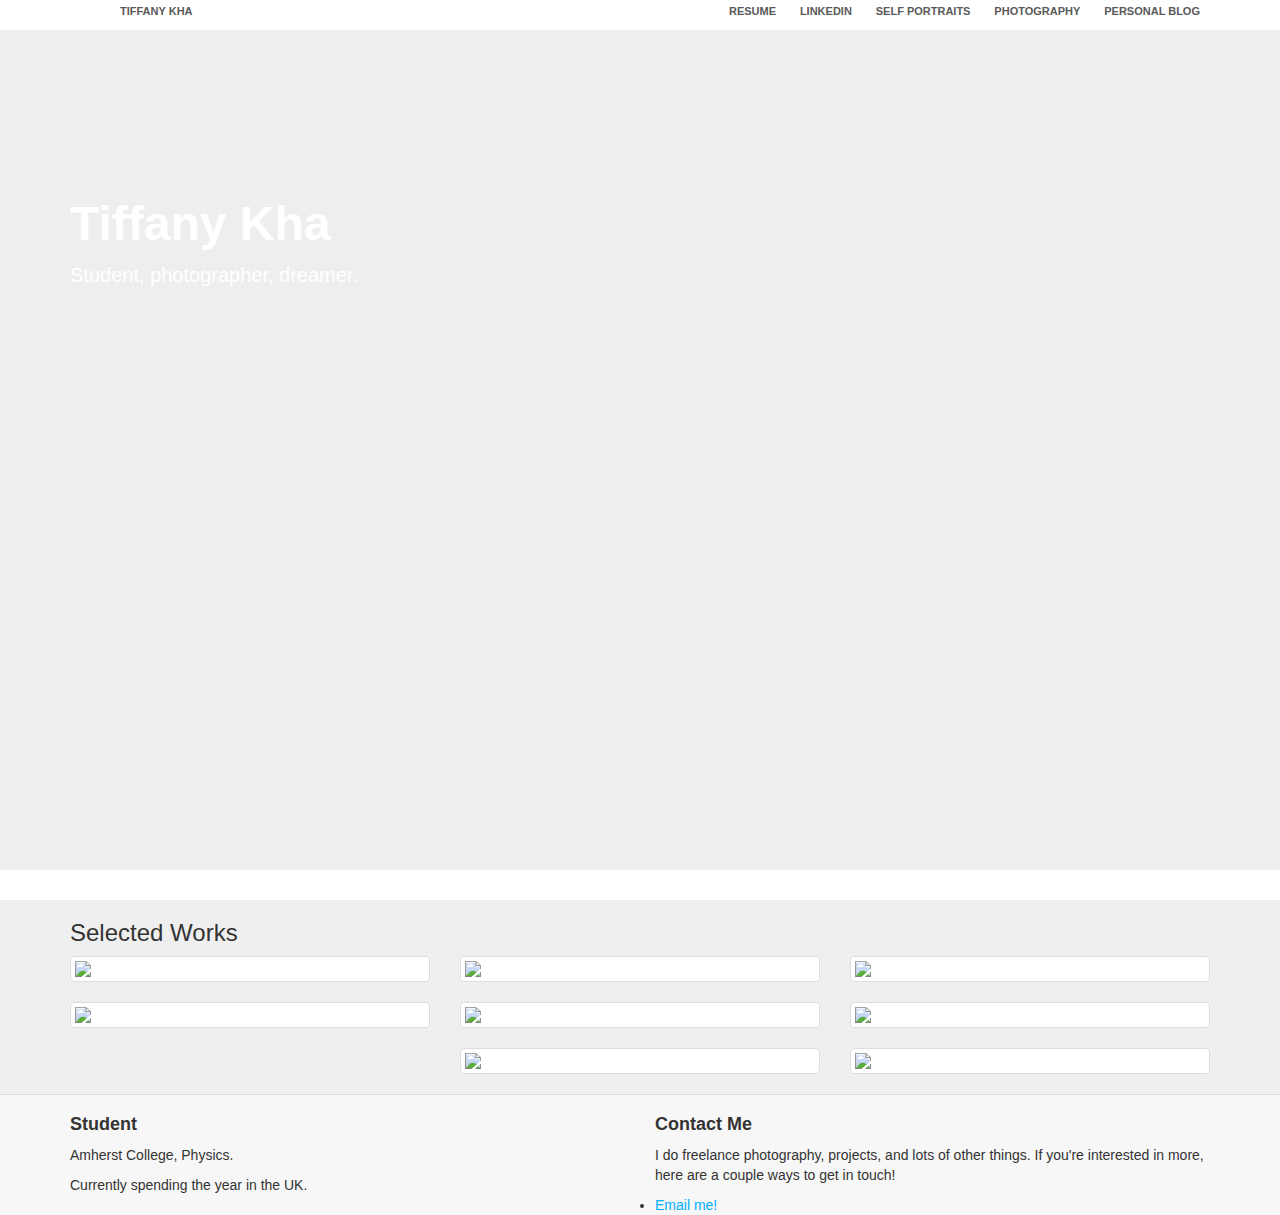
==== index.html @ 593a84e5 "Update index.html" ====
<!DOCTYPE html>
<html>

  <head>
    <link href="http://s3.amazonaws.com/codecademy-content/courses/ltp/css/shift.css" rel="stylesheet">
    <link rel="stylesheet" href="css/bootstrap.css">
    <link rel="stylesheet" href="main.css">
    
  </head>

  <body>
    <div class="nav">
      <div class="container">
        <ul class = "pull-left">
          <li><a href="#">Tiffany Kha</a></li>
        </ul>
        <ul class="pull-right">
          <li><a href="#">Resume</a></li>
          <li><a href="https://www.linkedin.com/profile/view?id=196255379&trk=spm_pic">Linkedin</a></li> 
          <li><a href="Self.html">Self Portraits</a></li> 
          <li><a href="https://secure.flickr.com/photos/teakaypics/">Photography</a></li>
          <li><a href="http://subtlywhimsical.tumblr.com/tagged/personal">Personal Blog</a></li>
        </ul>
      </div>
    </div>

    <div class="jumbotron">
      <div class="container">
        <h1>Tiffany Kha</h1>
        <p> Student, photographer, dreamer. </p>
      </div>
    </div> 

    <div class="neighborhood-guides">
        <div class ="container">
            <h3> Selected Works </h3>
            <div class ="row">
                <div class="col-md-4">
                    <div class="thumbnail">
                        <img src= "https://farm9.staticflickr.com/8785/18102388448_df8ed1b7ea_b.jpg">
                    </div>
                    
                    <div class="thumbnail">
                        <img src="https://farm5.staticflickr.com/4001/4494926519_d0eabcca5c_b.jpg">
                    </div>
                    
                </div>
                <div class="col-md-4">
                    <div class="thumbnail">
                        <img src="https://farm6.staticflickr.com/5651/21360442116_87acbeb606_b.jpg"> 
                    </div>
                    <div class="thumbnail">
                        <img src="https://farm5.staticflickr.com/4008/4631422170_3849bfd8cf_b.jpg">
                        </div>
                    <div class="thumbnail">
                        <img src="https://farm6.staticflickr.com/5466/17392341070_ddecec5be2_b.jpg"> 
                    </div>
                    
                    
                </div>
                <div class="col-md-4">
                    <div class="thumbnail">
                        <img src="https://farm5.staticflickr.com/4006/4674005352_687792ba46_b.jpg">
                    </div>
                    
                    <div class="thumbnail">
                    <img src="https://farm2.staticflickr.com/1279/4674005206_5f74e104df_b.jpg">
                    </div>
                    
                    <div class="thumbnail">
                    <img src="https://farm1.staticflickr.com/319/19863041096_5c755e68fe_b.jpg"> 
                    </div>
                </div>
            </div>
        </div>
    </div>

    <div class="learn-more">
    <div class="container">
        <div class="row">
  
          <div class = "col-md-6">
              <h3>Student</h3>
              <p> Amherst College, Physics. </p>
              <p> Currently spending the year in the UK.</p>
          </div>
            
          <div class = "col-md-6">
            <h3>Contact Me</h3>
            <p> I do freelance photography, projects, and lots of other things. If you're interested in more, here are a couple ways to get in touch! </p>
            <li><a href="mailto: tiffanykha1@gmail.com">Email me!</li>
          </div>

          </div>
         </div>
      </div>
    </div>
  </div>
  </body>

</html>
---- main.css ----
.nav a {
  color: #5a5a5a;
  font-size: 11px;
  font-weight: bold;
  padding: 14px 10px;
  text-transform: uppercase;
}

.nav li {
  display: inline;
}

.jumbotron {
  background-image:url("https://farm8.staticflickr.com/7765/18102429480_63bb6dd788_b.jpg");
  height: 840px;
  background-repeat: no-repeat;
  background-size: cover;
}

.jumbotron .container {
  position: relative;
  top:100px;
}

.jumbotron h1 {
  color: #fff;
  font-size: 48px;  
  font-family: 'Shift', sans-serif;
  font-weight: bold;
}

.jumbotron p {
  font-size: 20px;
  color: #fff;
}

.neighborhood-guides{
    background-color: #efefef;
    border-bottom: 1px solid #dbdbdb;    
}

.neighborhood-guides h2{
    color: #393c3d;
    font-size: 24px;
    }
    
.neighborhood-guides p{
    font-size: 15px;
    margin-bottom: 13px;
}

.learn-more {
  background-color: #f7f7f7;
}

.learn-more h3 {
  font-family: 'Shift', sans-serif;
  font-size: 18px;
  font-weight: bold;
}

.learn-more a {
  color: #00b0ff;
}
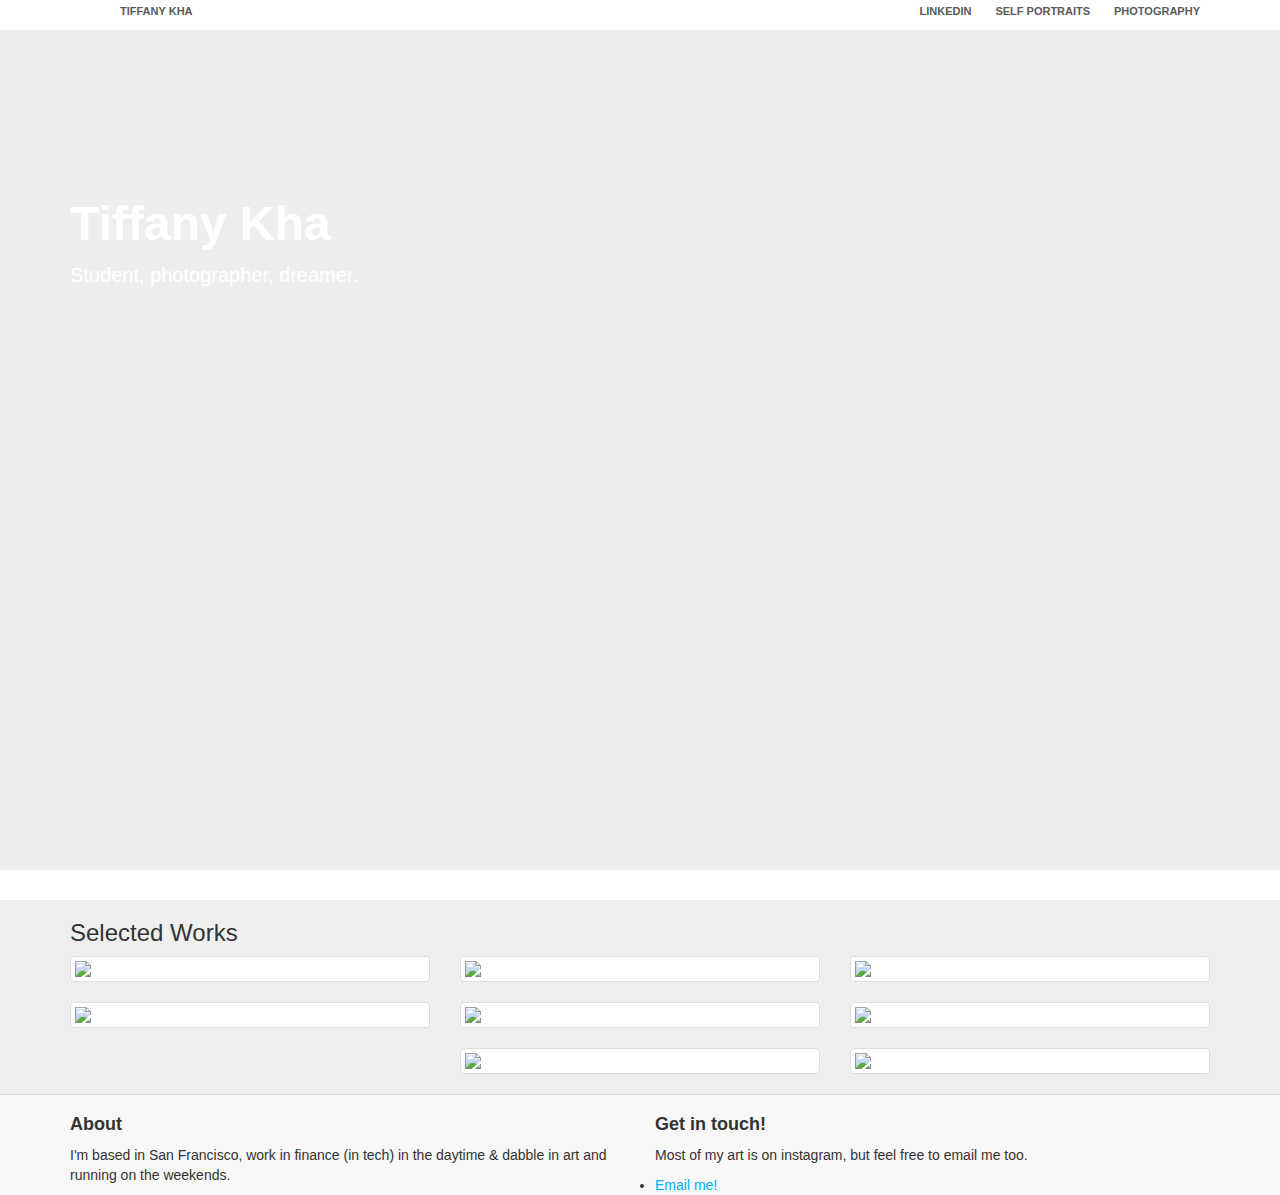
==== commit 036548e4: "Update index.html" ====
--- a/index.html
+++ b/index.html
@@ -16,11 +16,9 @@
           <li><a href="#">Tiffany Kha</a></li>
         </ul>
         <ul class="pull-right">
-          <li><a href="#">Resume</a></li>
-          <li><a href="https://www.linkedin.com/profile/view?id=196255379&trk=spm_pic">Linkedin</a></li> 
+          <li><a href="https://www.linkedin.com/in/tiffany-kha-86b88555/">Linkedin</a></li> 
           <li><a href="Self.html">Self Portraits</a></li> 
           <li><a href="https://secure.flickr.com/photos/teakaypics/">Photography</a></li>
-          <li><a href="http://subtlywhimsical.tumblr.com/tagged/personal">Personal Blog</a></li>
         </ul>
       </div>
     </div>
@@ -81,14 +79,13 @@
         <div class="row">
   
           <div class = "col-md-6">
-              <h3>Student</h3>
-              <p> Amherst College, Physics. </p>
-              <p> Currently spending the year in the UK.</p>
+              <h3> About </h3>
+              <p> I'm based in San Francisco, work in finance (in tech) in the daytime & dabble in art and running on the weekends. </p>
           </div>
             
           <div class = "col-md-6">
-            <h3>Contact Me</h3>
-            <p> I do freelance photography, projects, and lots of other things. If you're interested in more, here are a couple ways to get in touch! </p>
+            <h3> Get in touch! </h3>
+            <p> Most of my art is on instagram, but feel free to email me too. </p>
             <li><a href="mailto: tiffanykha1@gmail.com">Email me!</li>
           </div>
 
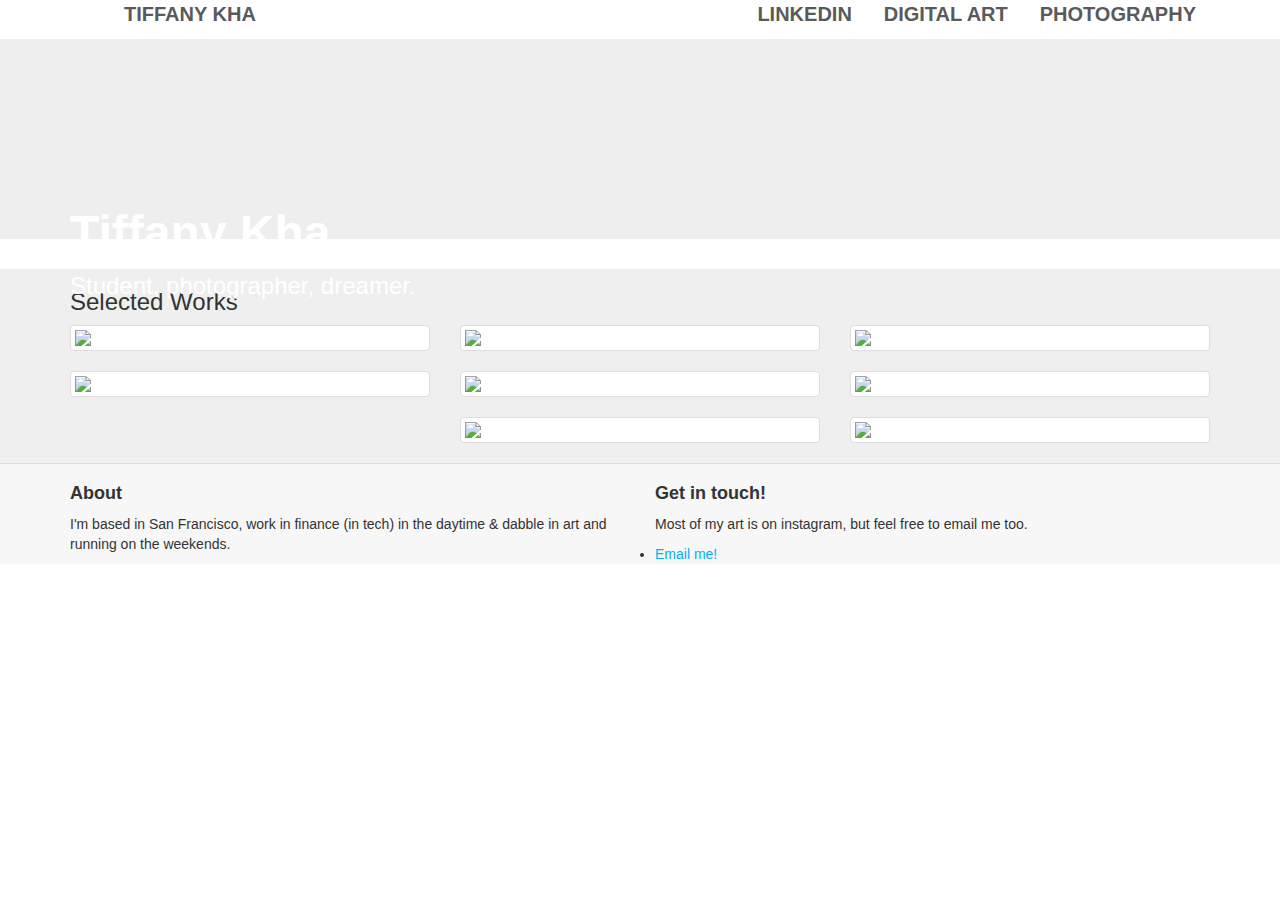
==== commit ac9ff647: "Update index.html" ====
--- a/index.html
+++ b/index.html
@@ -17,7 +17,7 @@
         </ul>
         <ul class="pull-right">
           <li><a href="https://www.linkedin.com/in/tiffany-kha-86b88555/">Linkedin</a></li> 
-          <li><a href="Self.html">Self Portraits</a></li> 
+          <li><a href="https://www.instagram.com/tkmakesthings">Digital Art</a></li> 
           <li><a href="https://secure.flickr.com/photos/teakaypics/">Photography</a></li>
         </ul>
       </div>
--- a/main.css
+++ b/main.css
@@ -1,8 +1,8 @@
 .nav a {
   color: #5a5a5a;
-  font-size: 11px;
+  font-size: 20px;
   font-weight: bold;
-  padding: 14px 10px;
+  padding: 14px 14px;
   text-transform: uppercase;
 }
 
@@ -12,7 +12,7 @@
 
 .jumbotron {
   background-image:url("https://farm8.staticflickr.com/7765/18102429480_63bb6dd788_b.jpg");
-  height: 840px;
+  height: 200px;
   background-repeat: no-repeat;
   background-size: cover;
 }
@@ -30,7 +30,7 @@
 }
 
 .jumbotron p {
-  font-size: 20px;
+  font-size: 24px;
   color: #fff;
 }
 
@@ -61,4 +61,4 @@
 
 .learn-more a {
   color: #00b0ff;
-}+}
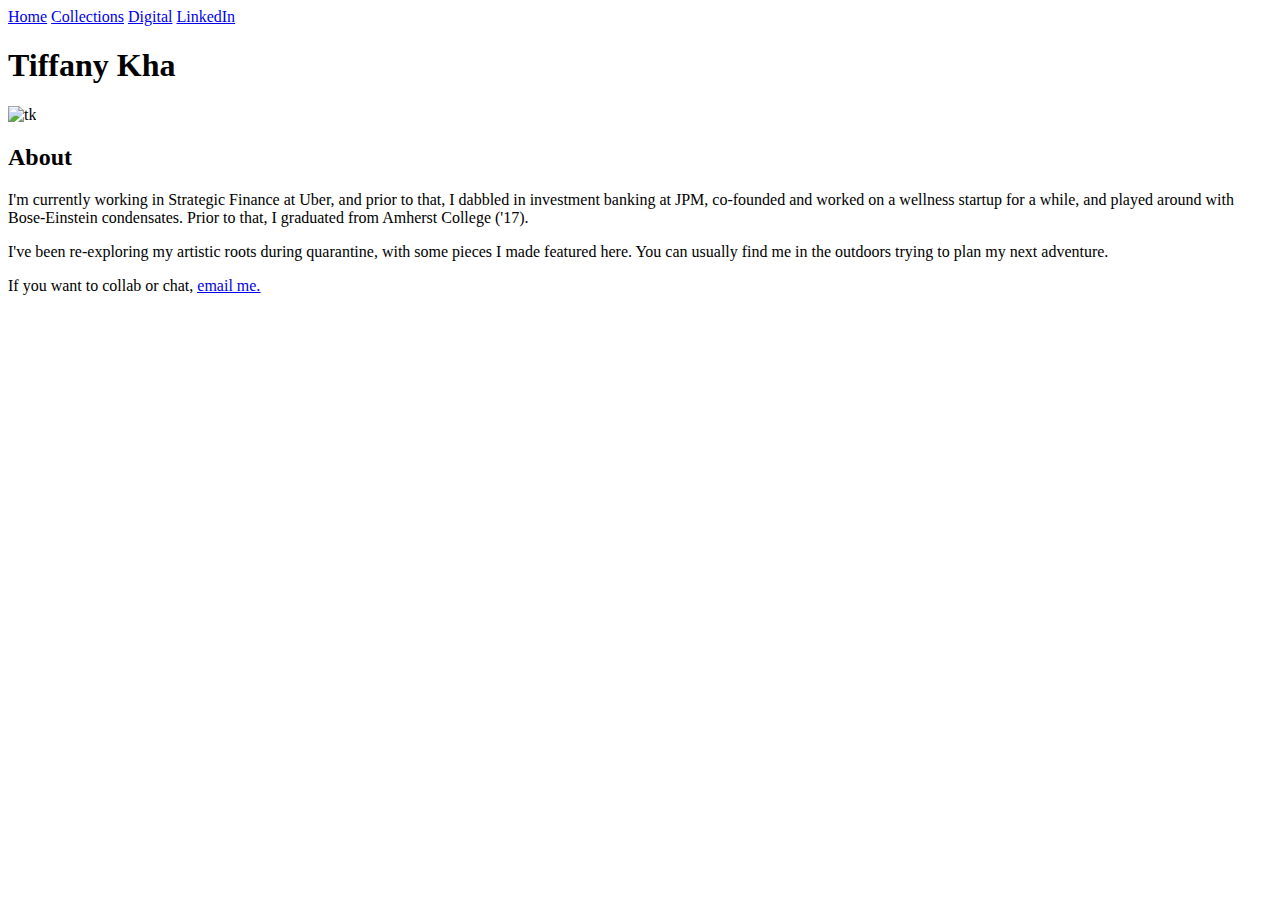
==== commit 81dcaa4e: "Update index.html" ====
--- a/index.html
+++ b/index.html
@@ -1,99 +1,30 @@
 
 <!DOCTYPE html>
 <html>
-
   <head>
-    <link href="http://s3.amazonaws.com/codecademy-content/courses/ltp/css/shift.css" rel="stylesheet">
-    <link rel="stylesheet" href="css/bootstrap.css">
-    <link rel="stylesheet" href="main.css">
-    
+    <title> Tiffany Kha </title>
+        <link href="https://fonts.googleapis.com/css?family=Raleway:300,400,900&display=swap" rel="stylesheet">
+        <link href="https://fonts.googleapis.com/css?family=Playfair+Display:400,400&display=swap" rel="stylesheet">
+        <link rel="stylesheet" type="text/css" href="main.css">
   </head>
 
-  <body>
-    <div class="nav">
-      <div class="container">
-        <ul class = "pull-left">
-          <li><a href="#">Tiffany Kha</a></li>
-        </ul>
-        <ul class="pull-right">
-          <li><a href="https://www.linkedin.com/in/tiffany-kha-86b88555/">Linkedin</a></li> 
-          <li><a href="https://www.instagram.com/tkmakesthings">Digital Art</a></li> 
-          <li><a href="https://secure.flickr.com/photos/teakaypics/">Photography</a></li>
-        </ul>
-      </div>
-    </div>
+<body>
 
-    <div class="jumbotron">
-      <div class="container">
-        <h1>Tiffany Kha</h1>
-        <p> Student, photographer, dreamer. </p>
-      </div>
-    </div> 
+<div class = "sidebar">
+  <a href="#" class="active">Home</a>
+  <a href="collections.html">Collections</a>
+  <a href="https://www.instagram.com/tkmakesthings">Digital</a>
+  <a href="https://www.linkedin.com/in/tiffany-kha-86b88555/">LinkedIn</a>
+</div>
 
-    <div class="neighborhood-guides">
-        <div class ="container">
-            <h3> Selected Works </h3>
-            <div class ="row">
-                <div class="col-md-4">
-                    <div class="thumbnail">
-                        <img src= "https://farm9.staticflickr.com/8785/18102388448_df8ed1b7ea_b.jpg">
-                    </div>
-                    
-                    <div class="thumbnail">
-                        <img src="https://farm5.staticflickr.com/4001/4494926519_d0eabcca5c_b.jpg">
-                    </div>
-                    
-                </div>
-                <div class="col-md-4">
-                    <div class="thumbnail">
-                        <img src="https://farm6.staticflickr.com/5651/21360442116_87acbeb606_b.jpg"> 
-                    </div>
-                    <div class="thumbnail">
-                        <img src="https://farm5.staticflickr.com/4008/4631422170_3849bfd8cf_b.jpg">
-                        </div>
-                    <div class="thumbnail">
-                        <img src="https://farm6.staticflickr.com/5466/17392341070_ddecec5be2_b.jpg"> 
-                    </div>
-                    
-                    
-                </div>
-                <div class="col-md-4">
-                    <div class="thumbnail">
-                        <img src="https://farm5.staticflickr.com/4006/4674005352_687792ba46_b.jpg">
-                    </div>
-                    
-                    <div class="thumbnail">
-                    <img src="https://farm2.staticflickr.com/1279/4674005206_5f74e104df_b.jpg">
-                    </div>
-                    
-                    <div class="thumbnail">
-                    <img src="https://farm1.staticflickr.com/319/19863041096_5c755e68fe_b.jpg"> 
-                    </div>
-                </div>
-            </div>
-        </div>
-    </div>
+<div class="content">
+  <h1> Tiffany Kha </h1>
+  <img class = "self" src="IMG_6651.JPG" alt = "tk"></img>
+  <h2> About </h2>
+  <p> I'm currently working in Strategic Finance at Uber, and prior to that, I dabbled in investment banking at JPM, co-founded and worked on a wellness startup for a while, and played around with Bose-Einstein condensates. Prior to that, I graduated from Amherst College ('17). </p>
+  <p> I've been re-exploring my artistic roots during quarantine, with some pieces I made featured here. You can usually find me in the outdoors trying to plan my next adventure. </p>
+  <p> If you want to collab or chat, <a href="mailto: tiffanykha1@gmail.com"><u> email me.</u></a></p>
+</div>
 
-    <div class="learn-more">
-    <div class="container">
-        <div class="row">
-  
-          <div class = "col-md-6">
-              <h3> About </h3>
-              <p> I'm based in San Francisco, work in finance (in tech) in the daytime & dabble in art and running on the weekends. </p>
-          </div>
-            
-          <div class = "col-md-6">
-            <h3> Get in touch! </h3>
-            <p> Most of my art is on instagram, but feel free to email me too. </p>
-            <li><a href="mailto: tiffanykha1@gmail.com">Email me!</li>
-          </div>
-
-          </div>
-         </div>
-      </div>
-    </div>
-  </div>
-  </body>
-
+</body>
 </html>
--- a/main.css
+++ b/main.css
@@ -20,6 +20,7 @@
 .jumbotron .container {
   position: relative;
   top:100px;
+  bottom:100px;
 }
 
 .jumbotron h1 {
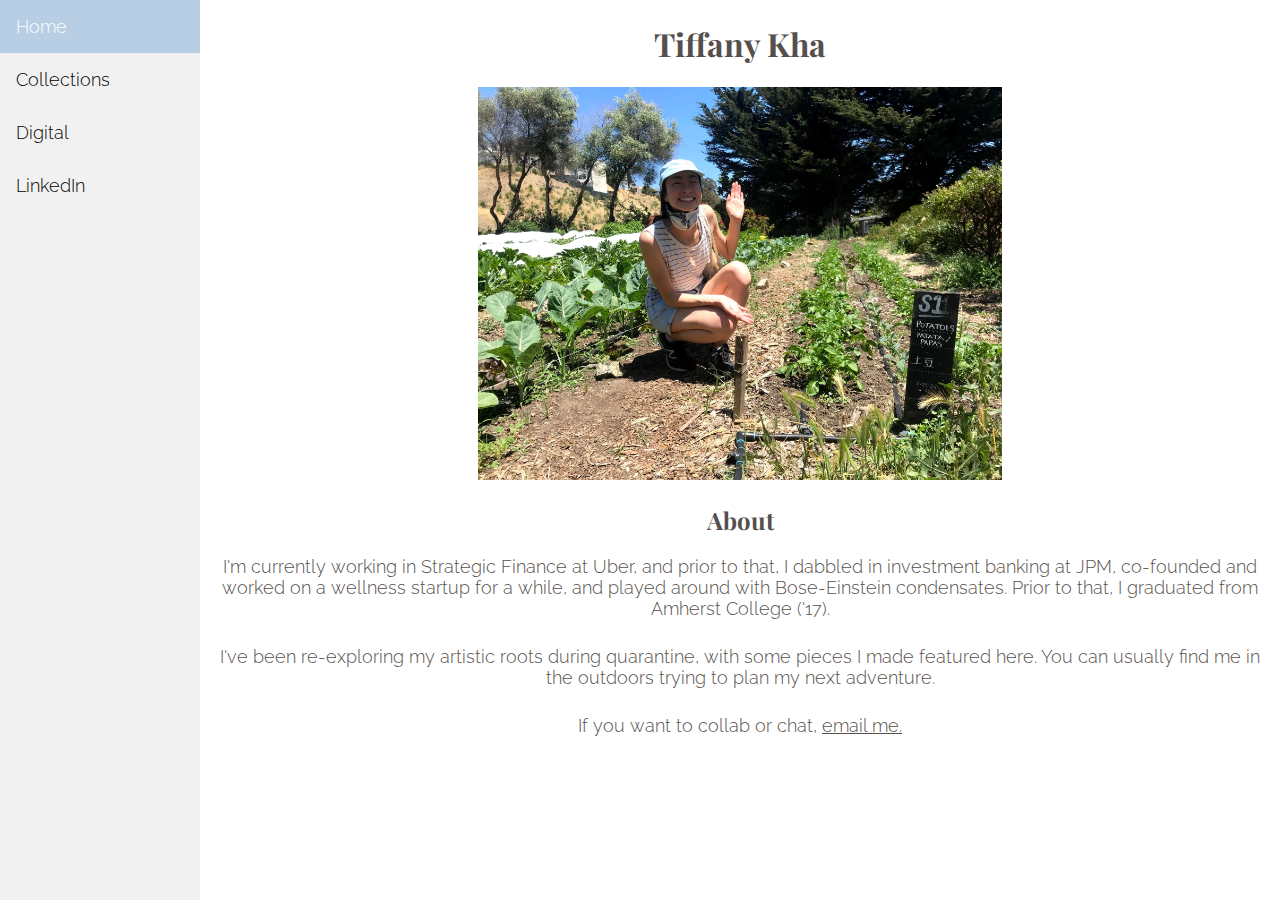
==== commit 6c6b80f2: "update to new site" ====
--- a/index.html
+++ b/index.html
@@ -13,13 +13,13 @@
 <div class = "sidebar">
   <a href="#" class="active">Home</a>
   <a href="collections.html">Collections</a>
-  <a href="https://www.instagram.com/tkmakesthings">Digital</a>
-  <a href="https://www.linkedin.com/in/tiffany-kha-86b88555/">LinkedIn</a>
+  <a href="https://www.instagram.com/tkmakesthings" target="_blank">Digital</a>
+  <a href="https://www.linkedin.com/in/tiffany-kha-86b88555/" target="_blank">LinkedIn</a>
 </div>
 
 <div class="content">
   <h1> Tiffany Kha </h1>
-  <img class = "self" src="IMG_6651.JPG" alt = "tk"></img>
+  <img class = "self" src="imgs/IMG_6651.jpg" alt = "tk"></img>
   <h2> About </h2>
   <p> I'm currently working in Strategic Finance at Uber, and prior to that, I dabbled in investment banking at JPM, co-founded and worked on a wellness startup for a while, and played around with Bose-Einstein condensates. Prior to that, I graduated from Amherst College ('17). </p>
   <p> I've been re-exploring my artistic roots during quarantine, with some pieces I made featured here. You can usually find me in the outdoors trying to plan my next adventure. </p>
--- a/main.css
+++ b/main.css
@@ -1,65 +1,165 @@
-.nav a {
-  color: #5a5a5a;
-  font-size: 20px;
-  font-weight: bold;
-  padding: 14px 14px;
-  text-transform: uppercase;
+body {
+  margin: 0;
+  padding: 0;
+  width: 100%;
+  height: 100%;
+  font-family: 'Raleway', sans-serif;
+  font-size: 16px;
+  color: #564F4D;
+  justify-content: center;
+  align-items: center;
+  cursor: url('IMG_1061.JPG'), auto;
 }
 
-.nav li {
-  display: inline;
+a {
+  font-weight: 300;
+  font-size: 18px;
+  color: #564F4D; 
 }
 
-.jumbotron {
-  background-image:url("https://farm8.staticflickr.com/7765/18102429480_63bb6dd788_b.jpg");
-  height: 200px;
-  background-repeat: no-repeat;
-  background-size: cover;
+h1 {
+  font-family: 'Playfair Display', serif;
+  font-size: 32px;
+  color: #564F4D;
 }
 
-.jumbotron .container {
-  position: relative;
-  top:100px;
-  bottom:100px;
+h2 {
+  font-family: 'Playfair Display', serif;
+  font-size: 24px;  
 }
 
-.jumbotron h1 {
-  color: #fff;
-  font-size: 48px;  
-  font-family: 'Shift', sans-serif;
-  font-weight: bold;
+p {
+  font-weight: 300;
+  font-size: 18px;
+  margin-bottom: 1.5em;
 }
 
-.jumbotron p {
-  font-size: 24px;
-  color: #fff;
+.sidebar {
+  margin: 0;
+  padding: 0;
+  width: 200px;
+  background-color: #f1f1f1;
+  position: fixed;
+  height: 100%;
+  overflow: auto;
+  justify-content: center;
 }
 
-.neighborhood-guides{
-    background-color: #efefef;
-    border-bottom: 1px solid #dbdbdb;    
+.sidebar a {
+  display: block;
+  color: black;
+  padding: 16px;
+  text-decoration: none;
+}
+ 
+.sidebar a.active {
+  display: block;
+  background-color: #B7CEE5;
+  padding: 16px;
+  color: white;
 }
 
-.neighborhood-guides h2{
-    color: #393c3d;
-    font-size: 24px;
-    }
-    
-.neighborhood-guides p{
-    font-size: 15px;
-    margin-bottom: 13px;
+.sidebar a:hover:not(.active) {
+  background-color: #CCE5FF;
+  padding: 16px;
+  color: white;
 }
 
-.learn-more {
-  background-color: #f7f7f7;
+.sidebar2 {
+  position: fixed;
+  margin-left: 205px;
+  padding: 0;
+  height: 100%;
+  width: 200px;
+  overflow: auto;
+  background-color: #B7CEE5;
 }
 
-.learn-more h3 {
-  font-family: 'Shift', sans-serif;
-  font-size: 18px;
-  font-weight: bold;
+.sidebar2 a {
+  display: block;
+  color: black;
+  padding: 16px;
+  text-decoration: none;
 }
 
-.learn-more a {
-  color: #00b0ff;
+.sidebar2 a.active {
+  display: block;
+  color: black;
+  padding: 16px;
+  text-decoration: none;
+  background-color: #B7CEE5;
 }
+
+.sidebar2 a:hover:not(.active) {
+  background-color: white;
+  padding: 16px;
+  color: black;
+}
+
+.images {
+  padding: 1px;
+  height: 100%;
+  align-content: flex-start;
+  flex-wrap: wrap;
+  align-items: flex-start;
+  justify-content: center;
+}
+
+.img-list {
+  padding: 2px 2px;
+  width: 45%;
+  margin: auto;  
+}
+
+.self {
+  width: 50%;
+  margin: auto;  
+}
+
+div.content {
+  text-align: center;
+  margin-left: 200px;
+  padding: 1px 16px;
+  height: 100%; /*1000px*/
+}
+
+div.content2 {
+  text-align: center;
+  background-color: white;
+  margin-left: 410px;
+  margin-right: 0px;
+  padding: 1px 16px 0 0;
+  height: 100%; /*1000px*/  
+}
+
+@media screen and (max-width: 700px) {
+  .sidebar {
+    width: 100%;
+    height: auto;
+    position: relative;
+  }
+  .sidebar2 {
+    width: 100%;
+    height: auto;
+    position: relative;
+    margin-left: 0;
+  }
+  .sidebar a {float: left;}
+  .sidebar2 a {
+    float: left; 
+    margin-left: 0; 
+    position: relative;}
+  div.content {margin-left: 0.5em;}
+  div.content2 {margin-left: 0.5em;}
+}
+
+@media screen and (max-width: 400px) {
+  .sidebar a {
+    text-align: center;
+    float: none;
+  }
+  .sidebar2 a{
+    text-align: center;
+    float: none;
+  }
+}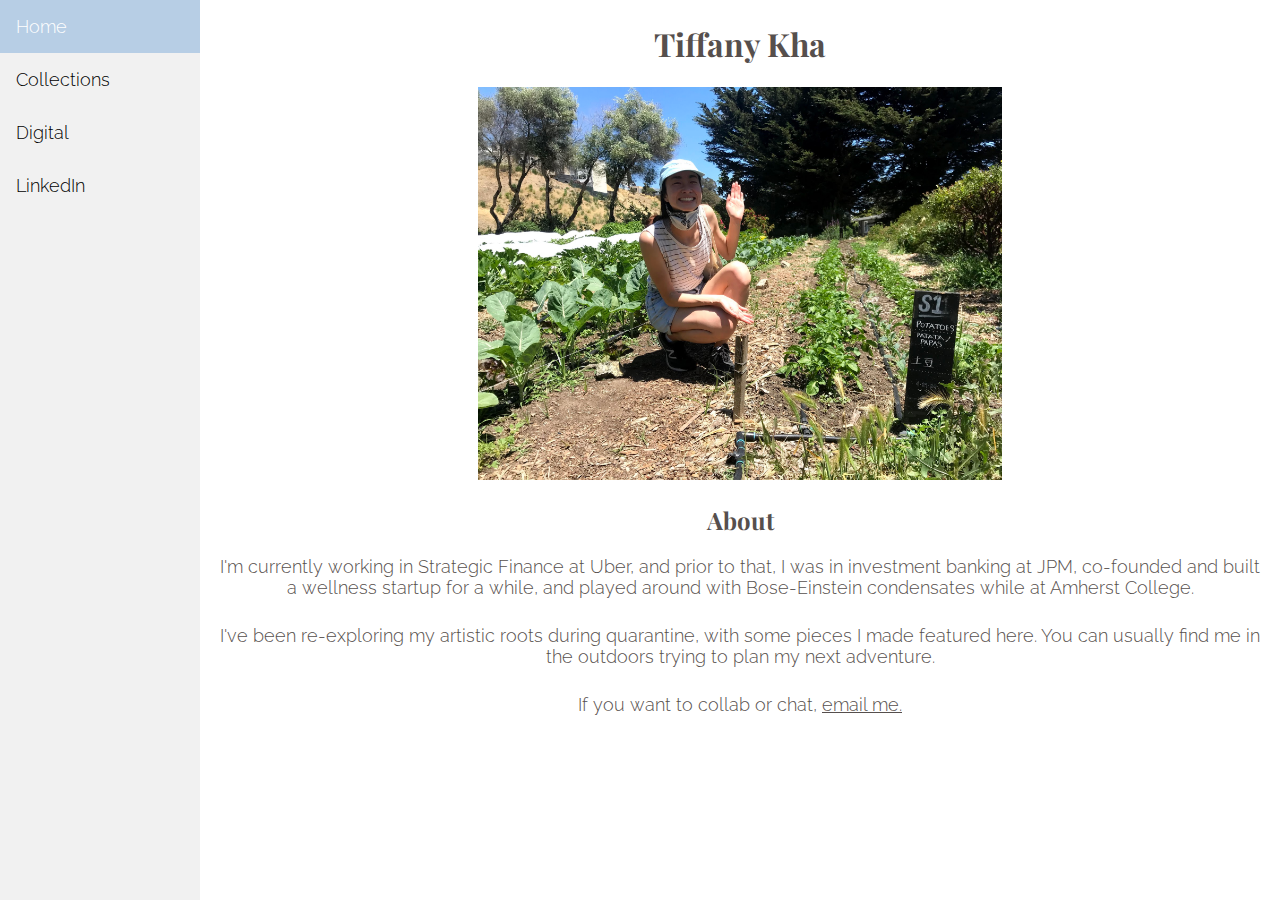
==== commit afe672c2: "Update index.html" ====
--- a/index.html
+++ b/index.html
@@ -21,7 +21,7 @@
   <h1> Tiffany Kha </h1>
   <img class = "self" src="imgs/IMG_6651.jpg" alt = "tk"></img>
   <h2> About </h2>
-  <p> I'm currently working in Strategic Finance at Uber, and prior to that, I dabbled in investment banking at JPM, co-founded and worked on a wellness startup for a while, and played around with Bose-Einstein condensates. Prior to that, I graduated from Amherst College ('17). </p>
+  <p> I'm currently working in Strategic Finance at Uber, and prior to that, I was in investment banking at JPM, co-founded and built a wellness startup for a while, and played around with Bose-Einstein condensates while at Amherst College. </p>
   <p> I've been re-exploring my artistic roots during quarantine, with some pieces I made featured here. You can usually find me in the outdoors trying to plan my next adventure. </p>
   <p> If you want to collab or chat, <a href="mailto: tiffanykha1@gmail.com"><u> email me.</u></a></p>
 </div>
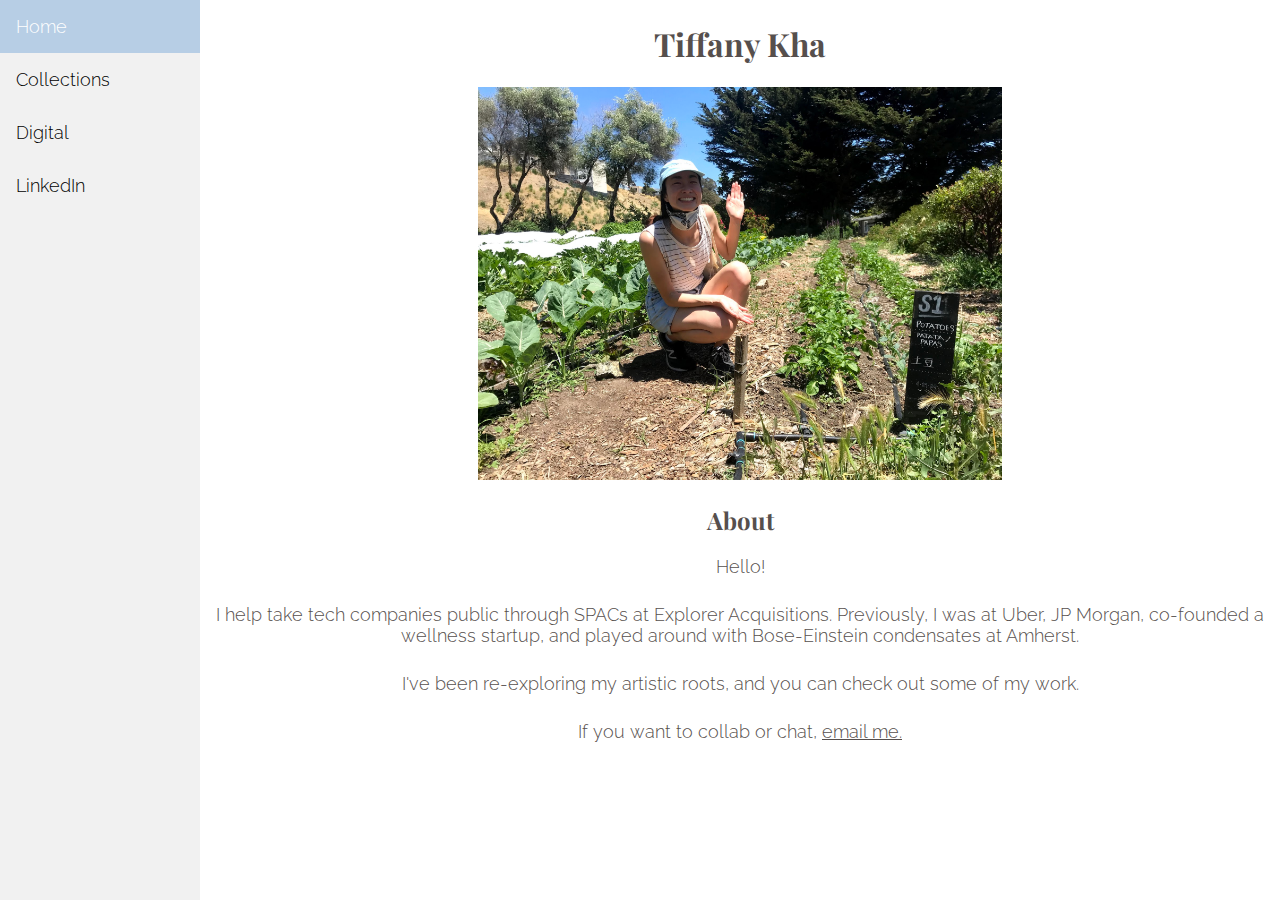
==== commit 2a45b0fb: "Update index.html" ====
--- a/index.html
+++ b/index.html
@@ -14,15 +14,16 @@
   <a href="#" class="active">Home</a>
   <a href="collections.html">Collections</a>
   <a href="https://www.instagram.com/tkmakesthings" target="_blank">Digital</a>
-  <a href="https://www.linkedin.com/in/tiffany-kha-86b88555/" target="_blank">LinkedIn</a>
+  <a href="https://www.linkedin.com/in/tiffany-kha/" target="_blank">LinkedIn</a>
 </div>
 
 <div class="content">
   <h1> Tiffany Kha </h1>
   <img class = "self" src="imgs/IMG_6651.jpg" alt = "tk"></img>
   <h2> About </h2>
-  <p> I'm currently working in Strategic Finance at Uber, and prior to that, I was in investment banking at JPM, co-founded and built a wellness startup for a while, and played around with Bose-Einstein condensates while at Amherst College. </p>
-  <p> I've been re-exploring my artistic roots during quarantine, with some pieces I made featured here. You can usually find me in the outdoors trying to plan my next adventure. </p>
+  <p> Hello! </p>
+  <p> I help take tech companies public through SPACs at Explorer Acquisitions. Previously, I was at Uber, JP Morgan, co-founded a wellness startup, and played around with Bose-Einstein condensates at Amherst. </p>
+  <p> I've been re-exploring my artistic roots, and you can check out some of my work. </p>
   <p> If you want to collab or chat, <a href="mailto: tiffanykha1@gmail.com"><u> email me.</u></a></p>
 </div>
 
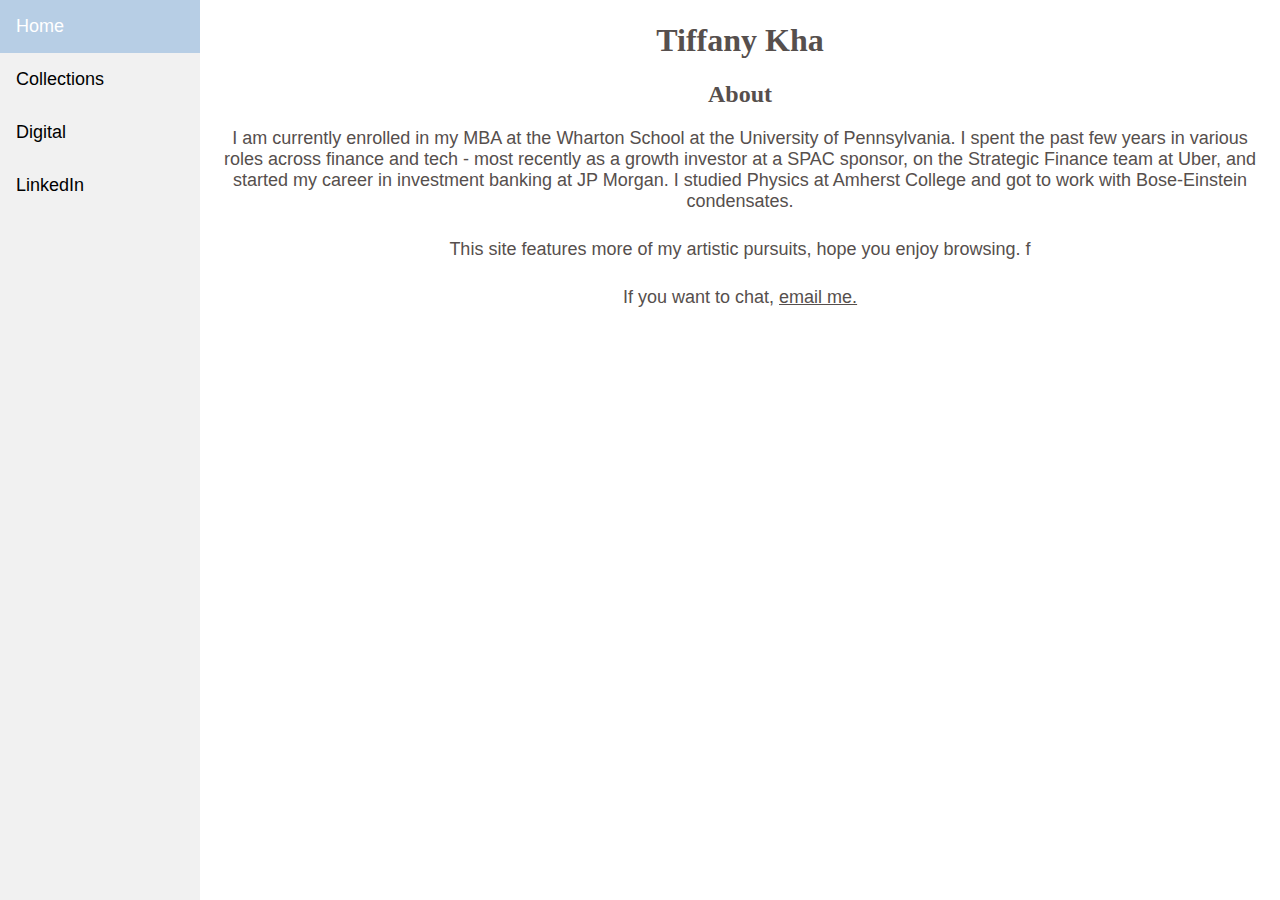
==== commit 9ccbb753: "updating" ====
--- a/index.html
+++ b/index.html
@@ -3,7 +3,7 @@
 <html>
   <head>
     <title> Tiffany Kha </title>
-        <link href="https://fonts.googleapis.com/css?family=Raleway:300,400,900&display=swap" rel="stylesheet">
+        <link href="https://fonts.googleapis.com/css?family=DM+Sans:300,400,900&display=swap" rel="stylesheet">
         <link href="https://fonts.googleapis.com/css?family=Playfair+Display:400,400&display=swap" rel="stylesheet">
         <link rel="stylesheet" type="text/css" href="main.css">
   </head>
@@ -14,17 +14,15 @@
   <a href="#" class="active">Home</a>
   <a href="collections.html">Collections</a>
   <a href="https://www.instagram.com/tkmakesthings" target="_blank">Digital</a>
-  <a href="https://www.linkedin.com/in/tiffany-kha/" target="_blank">LinkedIn</a>
+  <a href="https://www.linkedin.com/in/tiffanykha/" target="_blank">LinkedIn</a>
 </div>
 
 <div class="content">
   <h1> Tiffany Kha </h1>
-  <img class = "self" src="imgs/IMG_6651.jpg" alt = "tk"></img>
   <h2> About </h2>
-  <p> Hello! </p>
-  <p> I help take tech companies public through SPACs at Explorer Acquisitions. Previously, I was at Uber, JP Morgan, co-founded a wellness startup, and played around with Bose-Einstein condensates at Amherst. </p>
-  <p> I've been re-exploring my artistic roots, and you can check out some of my work. </p>
-  <p> If you want to collab or chat, <a href="mailto: tiffanykha1@gmail.com"><u> email me.</u></a></p>
+  <p> I am currently enrolled in my MBA at the Wharton School at the University of Pennsylvania. I spent the past few years in various roles across finance and tech - most recently as a growth investor at a SPAC sponsor, on the Strategic Finance team at Uber, and started my career in investment banking at JP Morgan. I studied Physics at Amherst College and got to work with Bose-Einstein condensates. </p>
+  <p> This site features more of my artistic pursuits, hope you enjoy browsing. f</p>
+  <p> If you want to chat, <a href="mailto: tiffanykha1@gmail.com"><u> email me.</u></a></p>
 </div>
 
 </body>
--- a/main.css
+++ b/main.css
@@ -18,13 +18,13 @@
 }
 
 h1 {
-  font-family: 'Playfair Display', serif;
+  font-family: 'Gloock', serif;
   font-size: 32px;
   color: #564F4D;
 }
 
 h2 {
-  font-family: 'Playfair Display', serif;
+  font-family: 'Gloock', serif;
   font-size: 24px;  
 }
 
@@ -162,4 +162,4 @@
     text-align: center;
     float: none;
   }
-}+}
